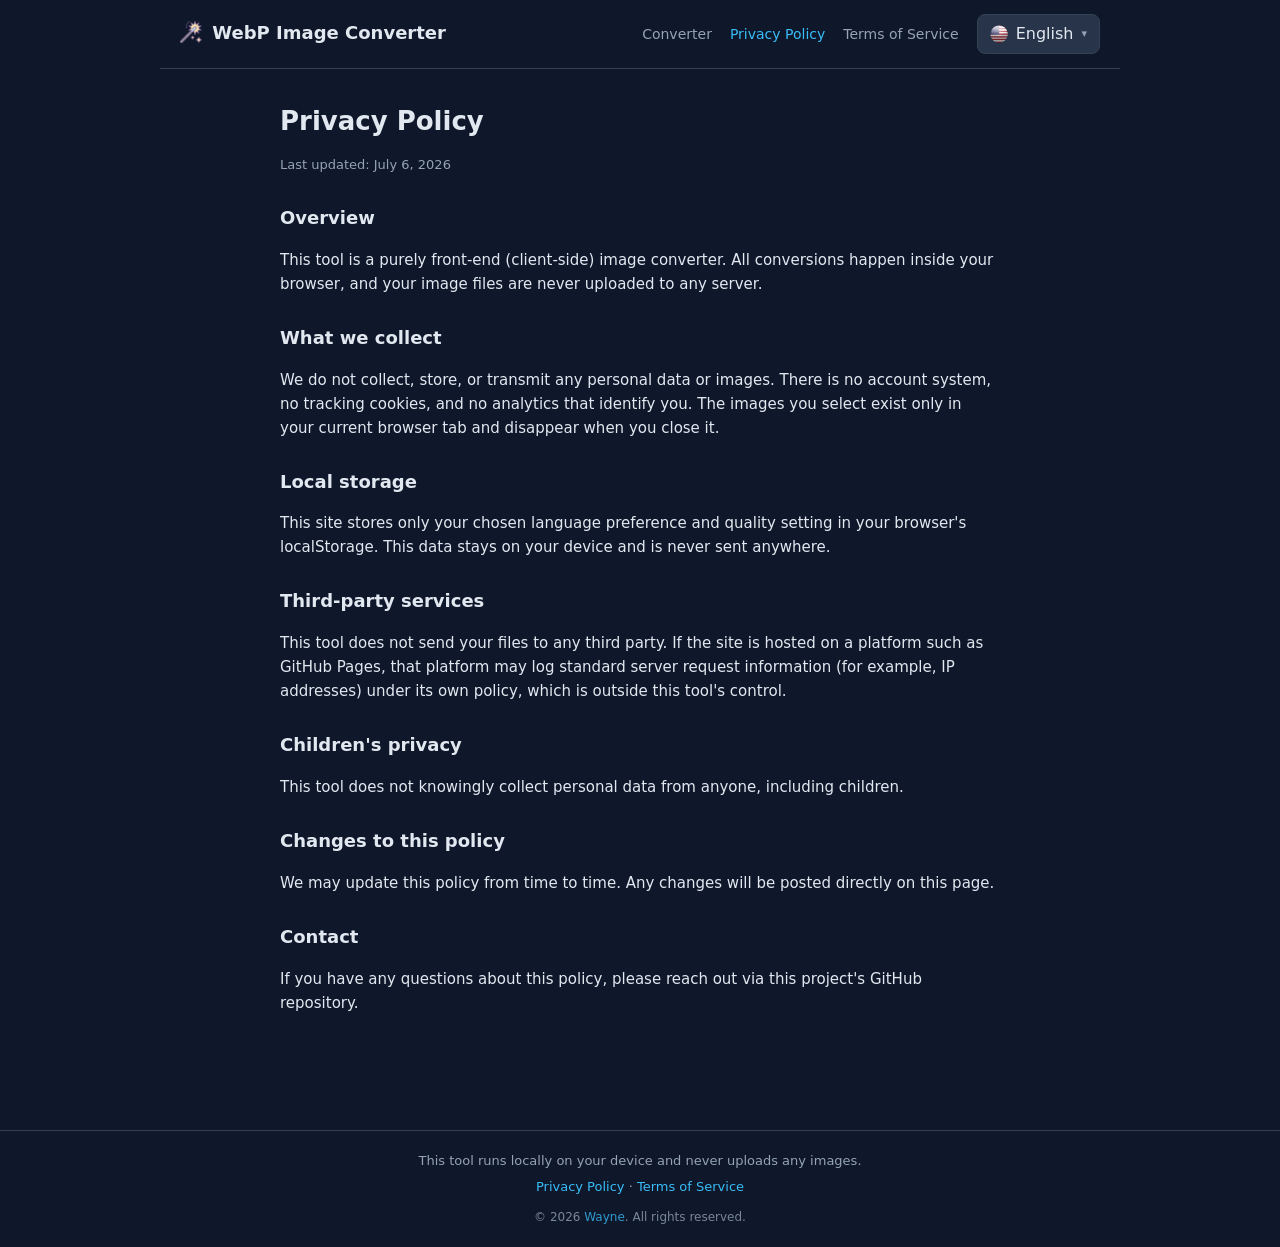
==== privacy.html @ d78e6e13 "feat: WebP 圖片轉換器 — 純前端批次轉檔工具 - WebP ⇄ JPG / PNG 互轉,100% 瀏覽器本地處理,圖片不上傳 - 大圖示格式選擇(彈窗式)、同格式防呆、五段品質選單(記憶" ====
<html lang="zh-Hant">
<meta charset="UTF-8">
<meta name="viewport" content="width=device-width, initial-scale=1.0">
<title>隱私權政策｜WebP 圖片轉換器</title>
<meta name="description" content="WebP 圖片轉換器的隱私權政策:100% 瀏覽器本地處理,不收集任何個人資料,圖片永遠不會上傳到伺服器。">
<link rel="canonical" href="https://wjdesign.github.io/image-tools/privacy.html">
<meta name="theme-color" content="#0f172a">
<link rel="manifest" href="manifest.json">
<link rel="icon" type="image/png" sizes="16x16" href="assets/img/favicon-16.png">
<link rel="icon" type="image/png" sizes="32x32" href="assets/img/favicon-32.png">
<link rel="apple-touch-icon" sizes="96x96" href="assets/img/favicon-96.png">
<link rel="stylesheet" href="assets/styles.css">
<body data-title-key="title.privacy">

<nav class="topnav">
  <a class="brand" href="index.html"><img class="brand-logo" src="assets/img/logo.png" alt=""> <span data-i18n="site.name">WebP 圖片轉換器</span></a>
  <div class="navlinks">
    <a href="index.html" data-i18n="nav.converter">轉換工具</a>
    <a href="privacy.html" class="current" data-i18n="nav.privacy">隱私權政策</a>
    <a href="terms.html" data-i18n="nav.terms">使用條款</a>
    <span id="langSwitch" class="lang-switch"></span>
  </div>
</nav>

<main class="legal">
  <h1 data-i18n="nav.privacy">隱私權政策</h1>
  <p class="muted" data-i18n="privacy.updated">最後更新：2026 年 7 月 6 日</p>

  <h2 data-i18n="privacy.h.intro">概述</h2>
  <p data-i18n="privacy.p.intro"></p>

  <h2 data-i18n="privacy.h.collect">我們收集哪些資料</h2>
  <p data-i18n="privacy.p.collect"></p>

  <h2 data-i18n="privacy.h.local">本機儲存</h2>
  <p data-i18n="privacy.p.local"></p>

  <h2 data-i18n="privacy.h.third">第三方服務</h2>
  <p data-i18n="privacy.p.third"></p>

  <h2 data-i18n="privacy.h.children">兒童隱私</h2>
  <p data-i18n="privacy.p.children"></p>

  <h2 data-i18n="privacy.h.changes">政策變更</h2>
  <p data-i18n="privacy.p.changes"></p>

  <h2 data-i18n="privacy.h.contact">聯絡方式</h2>
  <p data-i18n="privacy.p.contact"></p>
</main>

<footer class="site-footer">
  <div><span data-i18n="foot.copyright"></span></div>
  <div class="foot-links">
    <a href="privacy.html" data-i18n="nav.privacy">隱私權政策</a> ·
    <a href="terms.html" data-i18n="nav.terms">使用條款</a>
  </div>
  <div class="copyright">© 2026 <a href="https://wayne-blog.com" target="_blank" rel="noopener author">Wayne</a>. All rights reserved.</div>
</footer>

<script src="assets/i18n.js"></script>
<script>if ("serviceWorker" in navigator) navigator.serviceWorker.register("sw.js");</script>
---- assets/styles.css ----
:root {
  --bg: #0f172a;
  --panel: #1e293b;
  --panel-2: #273449;
  --border: #334155;
  --text: #e2e8f0;
  --muted: #94a3b8;
  --accent: #38bdf8;
  --accent-2: #0ea5e9;
  --green: #4ade80;
  --radius: 12px;
}
* { box-sizing: border-box; }
body {
  margin: 0;
  font-family: "Segoe UI", "Microsoft JhengHei", "Hiragino Sans", system-ui, sans-serif;
  background: var(--bg);
  color: var(--text);
  line-height: 1.6;
  -webkit-font-smoothing: antialiased;
}
a { color: var(--accent); }

/* ---- top nav ---- */
.topnav {
  display: flex; align-items: center; justify-content: space-between;
  gap: 16px; flex-wrap: wrap;
  max-width: 960px; margin: 0 auto; padding: 14px 20px;
  border-bottom: 1px solid var(--border);
}
.brand { font-size: 18px; font-weight: 700; text-decoration: none; color: var(--text); }
.brand-logo { width: 22px; height: 22px; vertical-align: -4px; margin-right: 4px; }
.hero-logo { width: 40px; height: 40px; vertical-align: -6px; margin-right: 6px; }
.navlinks { display: flex; align-items: center; gap: 18px; flex-wrap: wrap; }
.navlinks a { font-size: 14px; text-decoration: none; color: var(--muted); }
.navlinks a:hover, .navlinks a.current { color: var(--accent); }
/* 語言切換（自訂下拉，含國旗） */
.lang-dd { position: relative; }
.lang-btn {
  display: flex; align-items: center; gap: 8px;
  background: var(--panel-2); color: var(--text); border: 1px solid var(--border);
  border-radius: 8px; padding: 6px 12px; font-size: 14px; cursor: pointer; font: inherit;
  transition: border-color .12s;
}
.lang-btn:hover { border-color: var(--accent); }
.lang-caret { font-size: 11px; color: var(--muted); }
.lang-flag { width: 18px; height: 18px; border-radius: 50%; }
.lang-menu {
  position: absolute; right: 0; top: calc(100% + 6px); z-index: 60;
  min-width: 150px; padding: 6px;
  background: var(--panel); border: 1px solid var(--border); border-radius: 10px;
  box-shadow: 0 10px 30px rgba(0,0,0,.4);
  display: flex; flex-direction: column; gap: 2px;
}
.lang-menu[hidden] { display: none; }
.lang-item {
  display: flex; align-items: center; gap: 10px;
  background: none; border: none; color: var(--text);
  border-radius: 8px; padding: 8px 10px; font-size: 14px; cursor: pointer; font: inherit;
  text-align: left;
}
.lang-item:hover { background: var(--panel-2); }
.lang-item.active { background: rgba(56,189,248,.12); color: var(--accent); }

.wrap { max-width: 860px; margin: 0 auto; padding: 32px 20px 60px; }
header.hero { text-align: center; margin-bottom: 28px; }
h1 { font-size: 28px; margin: 0 0 8px; }
.badge {
  display: inline-block; font-size: 13px; color: var(--green);
  background: rgba(74,222,128,.12); border: 1px solid rgba(74,222,128,.3);
  padding: 4px 12px; border-radius: 999px;
}
.sub { color: var(--muted); font-size: 14px; margin-top: 10px; }

/* ---- format picker ---- */
.format-picker {
  display: flex; align-items: stretch; gap: 16px;
  background: var(--panel); border: 1px solid var(--border);
  border-radius: var(--radius); padding: 20px; margin-bottom: 16px;
}
.format-picker .col { flex: 1; display: flex; flex-direction: column; gap: 12px; }
.col-label {
  font-size: 13px; color: var(--muted); text-align: center;
  font-weight: 600; letter-spacing: .5px;
  display: flex; align-items: center; justify-content: center; gap: 6px;
}
.col-label .col-ic { width: 18px; height: 18px; }
.cards { display: flex; flex-wrap: wrap; gap: 10px; justify-content: center; }
.fmt-card {
  flex: 1 1 84px; max-width: 120px; min-width: 72px;
  background: var(--panel-2); border: 2px solid var(--border);
  border-radius: 12px; padding: 16px 8px; cursor: pointer; color: var(--text);
  display: flex; flex-direction: column; align-items: center; gap: 8px;
  transition: transform .12s, border-color .12s, background .12s; font: inherit;
}
.fmt-card:hover { border-color: var(--accent); transform: translateY(-2px); }
.fmt-card.active {
  border-color: var(--accent); background: rgba(56,189,248,.12);
  box-shadow: 0 0 0 1px var(--accent) inset;
}
.fmt-card .ic { font-size: 28px; line-height: 1; }
.fmt-card .ic-img { width: 36px; height: 36px; }
.fmt-card .fmt-name { font-size: 14px; font-weight: 700; }
.arrow-mid {
  display: flex; flex-direction: column; align-items: center; justify-content: center;
  gap: 12px; min-width: 190px; padding: 0 6px;
}
.arrow-mid > img { width: 40px; height: 40px; }

/* 品質選單（置於轉換 icon 下方） */
.quality-mini { width: 100%; max-width: 210px; }
.quality-mini select {
  width: 100%; background: var(--panel-2); color: var(--text);
  border: 1px solid var(--border); border-radius: 10px;
  padding: 9px 34px 9px 14px; font-size: 13px; font-weight: 600; cursor: pointer;
  appearance: none; -webkit-appearance: none;
  background-image: url("data:image/svg+xml,%3Csvg xmlns='http://www.w3.org/2000/svg' width='12' height='8'%3E%3Cpath d='M1 1l5 5 5-5' stroke='%2338bdf8' stroke-width='2' fill='none' stroke-linecap='round' stroke-linejoin='round'/%3E%3C/svg%3E");
  background-repeat: no-repeat; background-position: right 12px center;
  transition: border-color .12s, box-shadow .12s;
}
.quality-mini select:hover { border-color: var(--accent); }
.quality-mini select:focus {
  outline: none; border-color: var(--accent);
  box-shadow: 0 0 0 3px rgba(56,189,248,.18);
}
#qualityCtrl.disabled { opacity: .4; pointer-events: none; }

/* 目前選擇的格式卡片（點擊開彈窗） */
.fmt-current {
  width: 100%; max-width: 180px; min-width: 120px; margin: 0 auto;
  position: relative; border-color: var(--accent);
  background: rgba(56,189,248,.12);
}
.fmt-current::after {
  content: "▾"; position: absolute; right: 10px; bottom: 8px;
  font-size: 13px; color: var(--muted);
}
.fmt-current:hover::after { color: var(--accent); }

/* ---- format modal ---- */
.modal-backdrop {
  position: fixed; inset: 0; z-index: 100;
  background: rgba(2,6,23,.7); backdrop-filter: blur(2px);
  display: flex; align-items: center; justify-content: center; padding: 20px;
}
.modal-backdrop[hidden] { display: none; }
.modal {
  background: var(--panel); border: 1px solid var(--border);
  border-radius: var(--radius); padding: 24px;
  width: min(440px, 100%);
  animation: modal-in .15s ease-out;
}
@keyframes modal-in {
  from { opacity: 0; transform: translateY(8px) scale(.97); }
  to   { opacity: 1; transform: none; }
}
.modal-title {
  font-size: 16px; font-weight: 700; text-align: center; margin-bottom: 18px;
}
@media (max-width: 560px) {
  .format-picker { flex-direction: column; }
  .arrow-mid > img { transform: rotate(90deg); } /* 直向排列時箭頭朝下 */
}

.drop {
  border: 2px dashed var(--border); border-radius: var(--radius);
  padding: 48px 20px; text-align: center; cursor: pointer;
  transition: all .15s; background: var(--panel);
}
.drop:hover, .drop.over { border-color: var(--accent); background: var(--panel-2); }

/* 整頁拖放時的覆蓋提示 */
.drop-overlay {
  position: fixed; inset: 0; z-index: 200; display: none;
  align-items: center; justify-content: center;
  background: rgba(2,6,23,.75); backdrop-filter: blur(3px);
  pointer-events: none; /* 讓 drop 事件穿透到 document */
}
.drop-overlay .box {
  border: 3px dashed var(--accent); border-radius: 16px;
  padding: 48px 64px; font-size: 20px; font-weight: 700;
  color: var(--accent); background: rgba(56,189,248,.08);
}
body.drag-active .drop-overlay { display: flex; }
.drop .icon { font-size: 40px; }
.drop .icon img { width: 56px; height: 56px; }
.drop p { margin: 10px 0 4px; font-size: 16px; }
.drop small { color: var(--muted); }

.actions { display: flex; gap: 12px; margin: 20px 0; flex-wrap: wrap; }
.actions #convertAll { flex: 1; }
.btn {
  border: none; border-radius: 8px; padding: 10px 18px; font-size: 14px;
  font-weight: 600; cursor: pointer; transition: filter .15s;
}
.btn:hover { filter: brightness(1.1); }
.btn .btn-ic { width: 18px; height: 18px; vertical-align: -4px; margin-right: 6px; }
.btn:disabled { opacity: .4; cursor: not-allowed; filter: none; }
.btn-primary { background: var(--accent-2); color: #001018; }
.btn-ghost { background: var(--panel-2); color: var(--text); border: 1px solid var(--border); }

.list { display: flex; flex-direction: column; gap: 12px; }
.item {
  display: flex; align-items: center; gap: 14px; background: var(--panel);
  border: 1px solid var(--border); border-radius: var(--radius); padding: 12px 14px;
}
.thumb {
  width: 56px; height: 56px; border-radius: 8px; object-fit: cover;
  background: var(--panel-2); flex-shrink: 0;
}
.meta { flex: 1; min-width: 0; }
.meta .name { font-size: 14px; white-space: nowrap; overflow: hidden; text-overflow: ellipsis; }
.meta .stats { font-size: 12px; color: var(--muted); margin-top: 3px; }
.save { color: var(--green); }
.grow { color: #f87171; }
.item .dl { flex-shrink: 0; }
.status { font-size: 12px; color: var(--muted); }
.remove {
  background: none; border: none; color: var(--muted); cursor: pointer;
  font-size: 18px; padding: 0 4px; flex-shrink: 0;
}
.remove:hover { color: #f87171; }

/* ---- 清單分頁 ---- */
.pager { display: flex; flex-wrap: wrap; gap: 8px; justify-content: center; margin-top: 16px; }
.page-btn {
  min-width: 36px; padding: 7px 12px; border-radius: 8px;
  background: var(--panel-2); color: var(--text); border: 1px solid var(--border);
  font: inherit; font-size: 13px; cursor: pointer; transition: border-color .12s;
}
.page-btn:hover { border-color: var(--accent); }
.page-btn.active {
  background: rgba(56,189,248,.12); border-color: var(--accent);
  color: var(--accent); font-weight: 700;
}

/* ---- 壓縮原理說明 ---- */
.explain {
  margin-top: 48px; background: var(--panel);
  border: 1px solid var(--border); border-radius: var(--radius);
  padding: 28px 24px;
}
.explain-title { font-size: 20px; text-align: center; margin: 0 0 22px; }
.flow { display: flex; align-items: stretch; gap: 10px; justify-content: center; }
.flow-step {
  flex: 1; min-width: 0; background: var(--panel-2);
  border: 1px solid var(--border); border-radius: 12px; padding: 14px 10px;
  display: flex; flex-direction: column; align-items: center; gap: 6px; text-align: center;
}
.flow-num {
  width: 26px; height: 26px; border-radius: 50%;
  background: rgba(56,189,248,.15); color: var(--accent);
  font-weight: 700; font-size: 13px;
  display: flex; align-items: center; justify-content: center;
}
.flow-step b { font-size: 14px; }
.flow-step small { color: var(--muted); font-size: 12px; line-height: 1.5; }
.flow-arrow { display: flex; align-items: center; color: var(--accent); font-size: 20px; }
.explain-why { font-size: 16px; text-align: center; margin: 26px 0 14px; }
.reasons { display: grid; grid-template-columns: repeat(auto-fit, minmax(200px, 1fr)); gap: 12px; }
.reason { background: var(--panel-2); border: 1px solid var(--border); border-radius: 12px; padding: 14px 16px; }
.reason b { font-size: 14px; color: var(--accent); display: block; margin-bottom: 6px; }
.reason p { margin: 0; font-size: 13px; line-height: 1.6; }
.explain-tip { margin: 18px 0 0; text-align: center; color: var(--muted); font-size: 13px; }
@media (max-width: 560px) {
  .flow { flex-direction: column; align-items: stretch; }
  .flow-arrow { justify-content: center; transform: rotate(90deg); }
}

.page-foot { text-align: center; color: var(--muted); font-size: 12px; margin-top: 40px; }
.page-foot a { color: var(--accent); }

/* ---- legal pages ---- */
.legal { max-width: 760px; margin: 0 auto; padding: 32px 20px 60px; }
.legal h1 { font-size: 26px; }
.legal h2 { font-size: 18px; margin-top: 28px; color: var(--text); }
.legal p, .legal li { color: var(--text); font-size: 15px; }
.legal .muted { color: var(--muted); font-size: 13px; }
.legal ul { padding-left: 20px; }

/* ---- shared site footer ---- */
.site-footer {
  border-top: 1px solid var(--border); margin-top: 40px;
  padding: 20px; text-align: center; color: var(--muted); font-size: 13px;
}
.site-footer .foot-links { margin-top: 6px; }
.site-footer .copyright { margin-top: 10px; font-size: 12px; opacity: .8; }
.site-footer a { text-decoration: none; }
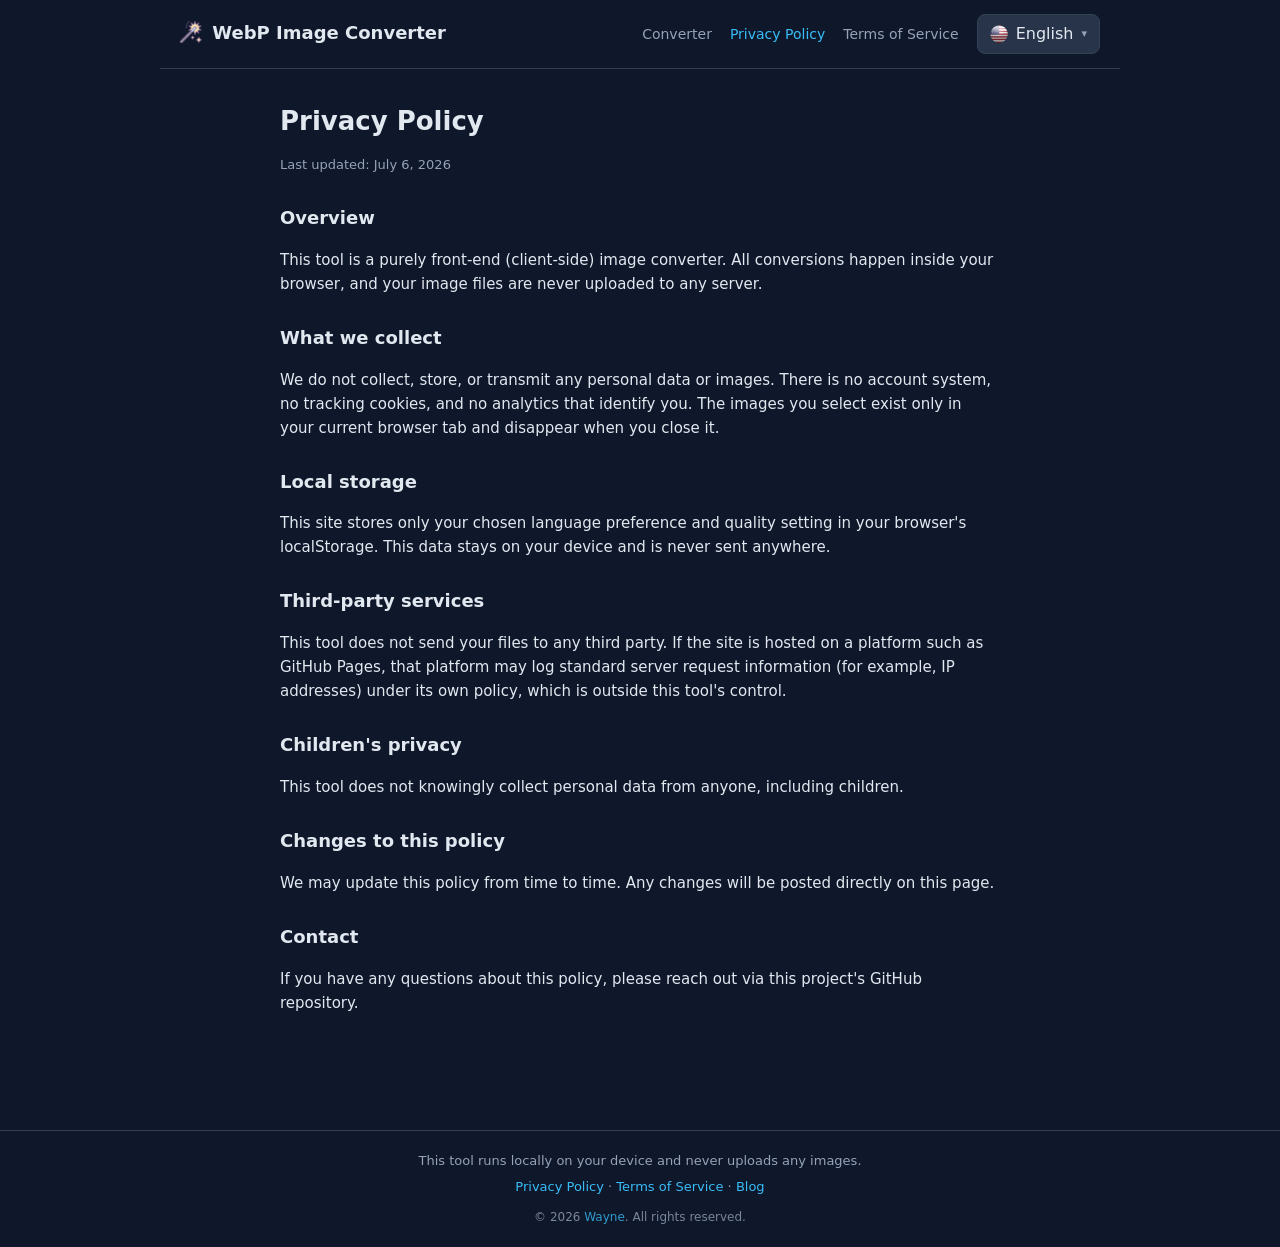
==== commit c46dceb7: "feat: footer 連結列加入部落格連結（四語系） Co-Authored-By: Claude Fable 5 <noreply@anthropic.com>" ====
--- a/privacy.html
+++ b/privacy.html
@@ -52,7 +52,8 @@
   <div><span data-i18n="foot.copyright"></span></div>
   <div class="foot-links">
     <a href="privacy.html" data-i18n="nav.privacy">隱私權政策</a> ·
-    <a href="terms.html" data-i18n="nav.terms">使用條款</a>
+    <a href="terms.html" data-i18n="nav.terms">使用條款</a> ·
+    <a href="https://wayne-blog.com" target="_blank" rel="noopener" data-i18n="nav.blog">部落格</a>
   </div>
   <div class="copyright">© 2026 <a href="https://wayne-blog.com" target="_blank" rel="noopener author">Wayne</a>. All rights reserved.</div>
 </footer>
--- a/assets/styles.css
+++ b/assets/styles.css
@@ -11,6 +11,21 @@
   --radius: 12px;
 }
 * { box-sizing: border-box; }
+
+/* ---- scrollbar（深色主題） ---- */
+::-webkit-scrollbar { width: 12px; height: 12px; }
+::-webkit-scrollbar-track { background: var(--bg); }
+::-webkit-scrollbar-thumb {
+  background: var(--panel-2);
+  border-radius: 999px;
+  border: 3px solid var(--bg); /* 留出軌道邊距，做出懸浮膠囊感 */
+}
+::-webkit-scrollbar-thumb:hover { background: var(--accent); }
+::-webkit-scrollbar-corner { background: var(--bg); }
+/* Firefox（不支援 -webkit 偽元素時的替代方案） */
+@supports (not selector(::-webkit-scrollbar)) {
+  html { scrollbar-width: thin; scrollbar-color: var(--panel-2) var(--bg); }
+}
 body {
   margin: 0;
   font-family: "Segoe UI", "Microsoft JhengHei", "Hiragino Sans", system-ui, sans-serif;
@@ -105,6 +120,10 @@
   display: flex; flex-direction: column; align-items: center; justify-content: center;
   gap: 12px; min-width: 190px; padding: 0 6px;
 }
+@media (min-width: 561px) {
+  /* 桌面版：轉換 icon + 品質選單靠下，與兩側卡片底部切齊 */
+  .arrow-mid { justify-content: flex-end; }
+}
 .arrow-mid > img { width: 40px; height: 40px; }
 
 /* 品質選單（置於轉換 icon 下方） */
@@ -132,10 +151,11 @@
   background: rgba(56,189,248,.12);
 }
 .fmt-current::after {
-  content: "▾"; position: absolute; right: 10px; bottom: 8px;
-  font-size: 13px; color: var(--muted);
-}
-.fmt-current:hover::after { color: var(--accent); }
+  content: ""; position: absolute; right: 10px; top: 50%; transform: translateY(-50%);
+  width: 12px; height: 8px; opacity: .7;
+  background: url("data:image/svg+xml,%3Csvg xmlns='http://www.w3.org/2000/svg' width='12' height='8'%3E%3Cpath d='M1 1l5 5 5-5' stroke='%2338bdf8' stroke-width='2' fill='none' stroke-linecap='round' stroke-linejoin='round'/%3E%3C/svg%3E") no-repeat center / contain;
+}
+.fmt-current:hover::after { opacity: 1; }
 
 /* ---- format modal ---- */
 .modal-backdrop {
@@ -189,6 +209,12 @@
 
 .actions { display: flex; gap: 12px; margin: 20px 0; flex-wrap: wrap; }
 .actions #convertAll { flex: 1; }
+@media (max-width: 560px) {
+  /* 手機版改用 grid，避免按鈕換行後寬度參差 */
+  .actions { display: grid; grid-template-columns: 1fr 1fr; }
+  .actions #convertAll { grid-column: 1 / -1; }
+  .actions #clear { grid-column: 1 / -1; }
+}
 .btn {
   border: none; border-radius: 8px; padding: 10px 18px; font-size: 14px;
   font-weight: 600; cursor: pointer; transition: filter .15s;
@@ -222,7 +248,13 @@
 .remove:hover { color: #f87171; }
 
 /* ---- 清單分頁 ---- */
-.pager { display: flex; flex-wrap: wrap; gap: 8px; justify-content: center; margin-top: 16px; }
+.pager { display: flex; flex-wrap: wrap; gap: 8px; justify-content: center; align-items: center; margin-top: 16px; }
+.pager-info { color: var(--muted); font-size: 13px; margin-right: 6px; white-space: nowrap; }
+.page-gap { color: var(--muted); font-size: 13px; padding: 0 2px; user-select: none; }
+@media (max-width: 560px) {
+  .pager-info { flex-basis: 100%; text-align: center; margin: 0 0 4px; } /* 窄螢幕時獨佔一行，頁碼才不會跑版 */
+  .page-btn { min-width: 34px; padding: 7px 10px; }
+}
 .page-btn {
   min-width: 36px; padding: 7px 12px; border-radius: 8px;
   background: var(--panel-2); color: var(--text); border: 1px solid var(--border);
@@ -240,6 +272,7 @@
   border: 1px solid var(--border); border-radius: var(--radius);
   padding: 28px 24px;
 }
+.explain[hidden] { display: none; }
 .explain-title { font-size: 20px; text-align: center; margin: 0 0 22px; }
 .flow { display: flex; align-items: stretch; gap: 10px; justify-content: center; }
 .flow-step {
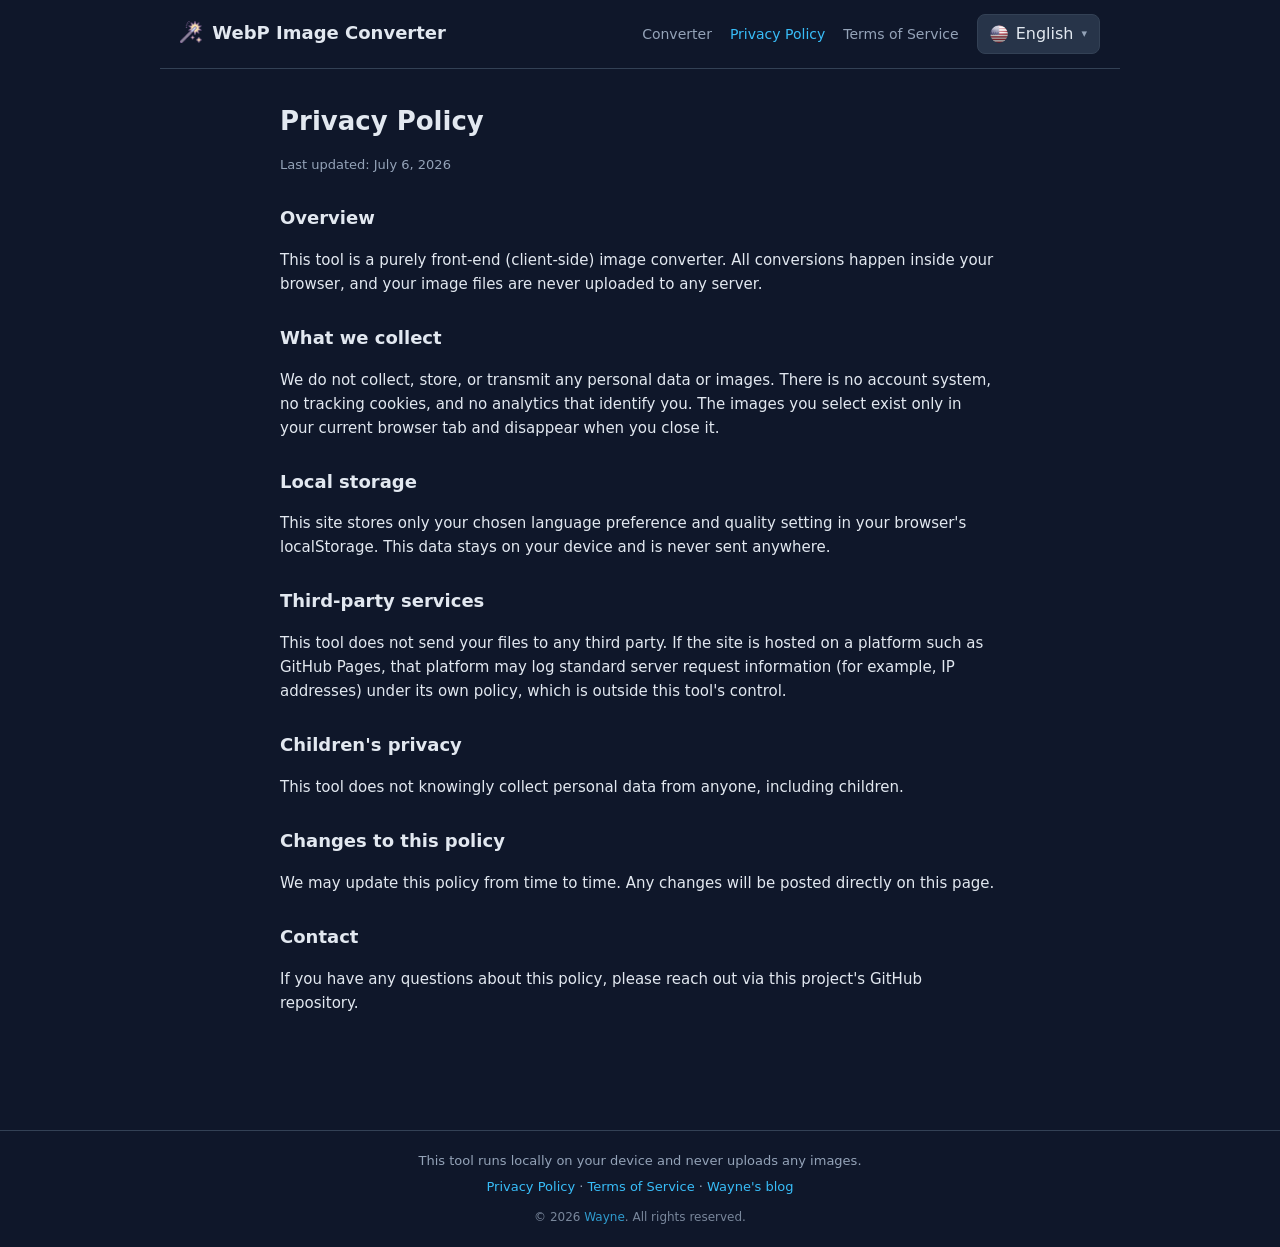
==== commit 2bd3647c: "style: footer 部落格連結改為固定名稱 Wayne's blog Co-Authored-By: Claude Fable 5 <noreply@anthropic.com>" ====
--- a/privacy.html
+++ b/privacy.html
@@ -53,7 +53,7 @@
   <div class="foot-links">
     <a href="privacy.html" data-i18n="nav.privacy">隱私權政策</a> ·
     <a href="terms.html" data-i18n="nav.terms">使用條款</a> ·
-    <a href="https://wayne-blog.com" target="_blank" rel="noopener" data-i18n="nav.blog">部落格</a>
+    <a href="https://wayne-blog.com" target="_blank" rel="noopener" data-i18n="nav.blog">Wayne's blog</a>
   </div>
   <div class="copyright">© 2026 <a href="https://wayne-blog.com" target="_blank" rel="noopener author">Wayne</a>. All rights reserved.</div>
 </footer>
